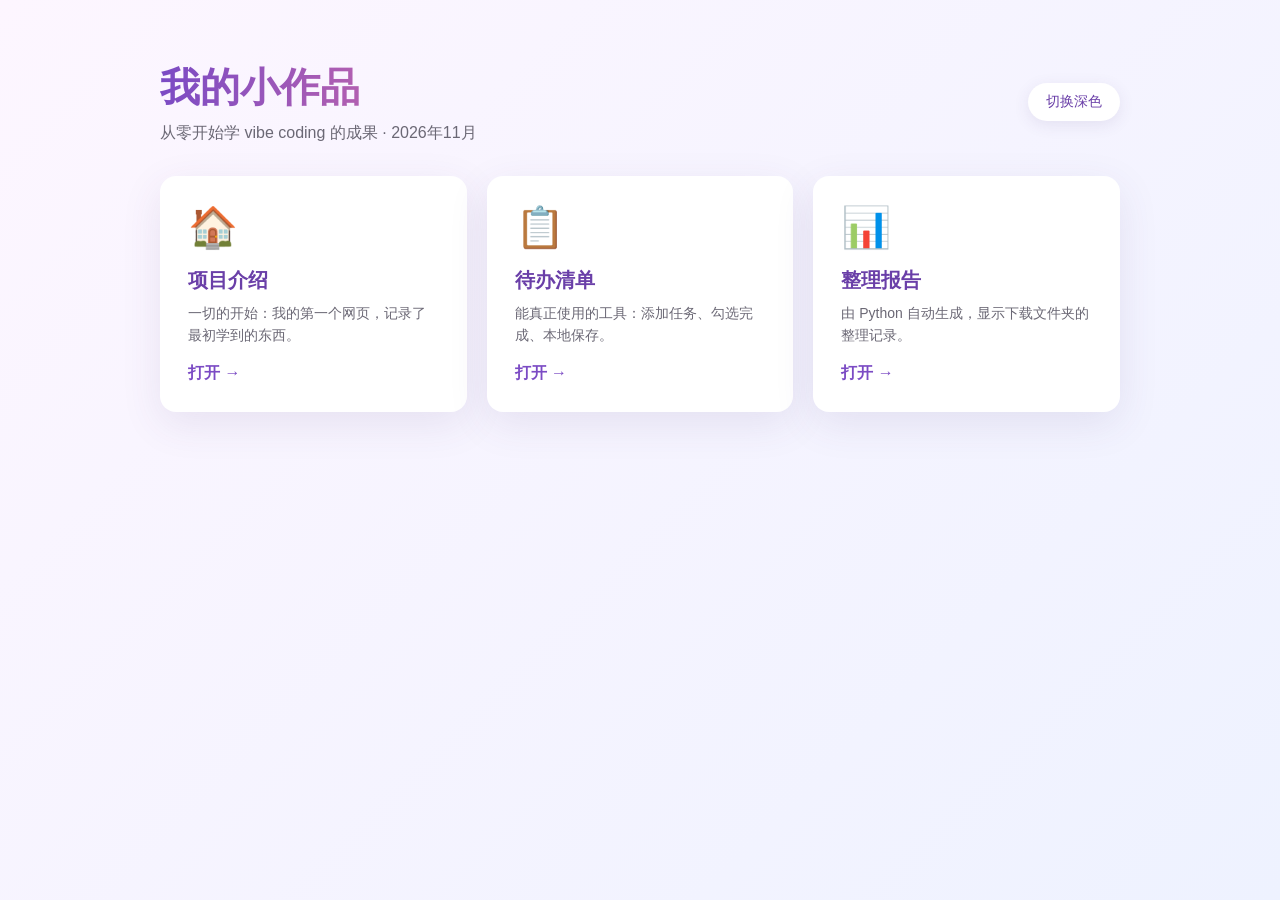
==== home.html @ 97025a33 "初始存档：脱敏版作品集" ====
<!DOCTYPE html>
<html lang="zh-CN">
<head>
<meta charset="UTF-8">
<meta name="viewport" content="width=device-width, initial-scale=1.0">
<title>我的小作品</title>
<style>
    * { box-sizing: border-box; }

    body {
        margin: 0;
        min-height: 100vh;
        padding: 60px 20px;
        background: linear-gradient(135deg, #fdf6ff 0%, #eef2ff 100%);
        font-family: -apple-system, "PingFang SC", sans-serif;
        color: #232129;
        display: flex;
        justify-content: center;
        align-items: flex-start;
    }

    .wrap { width: min(960px, 100%); }

    .header {
        display: flex;
        justify-content: space-between;
        align-items: center;
        margin-bottom: 32px;
    }

    h1 {
        margin: 0;
        font-size: 40px;
        background: linear-gradient(90deg, #7b4bc4, #d16ba5);
        -webkit-background-clip: text;
        color: transparent;
    }

    .subtitle { margin: 8px 0 0; color: #6b6875; }

    button {
        padding: 10px 18px;
        border: none;
        border-radius: 999px;
        background: white;
        color: #6a3fa8;
        font-size: 14px;
        cursor: pointer;
        box-shadow: 0 4px 16px rgba(80, 60, 120, 0.1);
    }

    button:hover { background: #f3eef8; }

    .grid {
        display: grid;
        grid-template-columns: repeat(auto-fit, minmax(240px, 1fr));
        gap: 20px;
    }

    .card {
        display: block;
        text-decoration: none;
        background: white;
        border-radius: 16px;
        padding: 28px;
        box-shadow: 0 12px 40px rgba(80, 60, 120, 0.1);
        transition: transform 0.2s, box-shadow 0.2s;
        color: inherit;
    }

    .card:hover {
        transform: translateY(-6px);
        box-shadow: 0 20px 50px rgba(80, 60, 120, 0.18);
    }

    .icon { font-size: 40px; }

    .card h2 {
        margin: 16px 0 8px;
        font-size: 20px;
        color: #6a3fa8;
    }

    .card p {
        margin: 0;
        color: #6b6875;
        font-size: 14px;
        line-height: 1.6;
    }

    .arrow {
        display: inline-block;
        margin-top: 16px;
        color: #7b4bc4;
        font-weight: bold;
    }

    body.dark {
        background: linear-gradient(135deg, #15151c 0%, #2b2440 100%);
        color: #f2f2f5;
    }

    body.dark .card { background: #262633; }
    body.dark button { background: #262633; color: #d9c7f0; }
    body.dark .subtitle, body.dark .card p { color: #b8b5c4; }
    body.dark .card h2, body.dark .arrow { color: #c9a8e8; }
</style>
</head>
<body>
<div class="wrap">
    <div class="header">
        <div>
            <h1>我的小作品</h1>
            <p class="subtitle">从零开始学 vibe coding 的成果 · 2026年11月</p>
        </div>
        <button id="themeBtn">切换深色</button>
    </div>

    <div class="grid">
        <a class="card" href="index.html">
            <div class="icon">🏠</div>
            <h2>项目介绍</h2>
            <p>一切的开始：我的第一个网页，记录了最初学到的东西。</p>
            <span class="arrow">打开 →</span>
        </a>

        <a class="card" href="todo.html">
            <div class="icon">📋</div>
            <h2>待办清单</h2>
            <p>能真正使用的工具：添加任务、勾选完成、本地保存。</p>
            <span class="arrow">打开 →</span>
        </a>

        <a class="card" href="report.html">
            <div class="icon">📊</div>
            <h2>整理报告</h2>
            <p>由 Python 自动生成，显示下载文件夹的整理记录。</p>
            <span class="arrow">打开 →</span>
        </a>
    </div>
</div>

<script>
    const btn = document.querySelector("#themeBtn");

    function updateButton() {
        btn.textContent = document.body.classList.contains("dark") ? "切换浅色" : "切换深色";
    }

    btn.addEventListener("click", function () {
        document.body.classList.toggle("dark");
        updateButton();
    });

    updateButton();
</script>
</body>
</html>
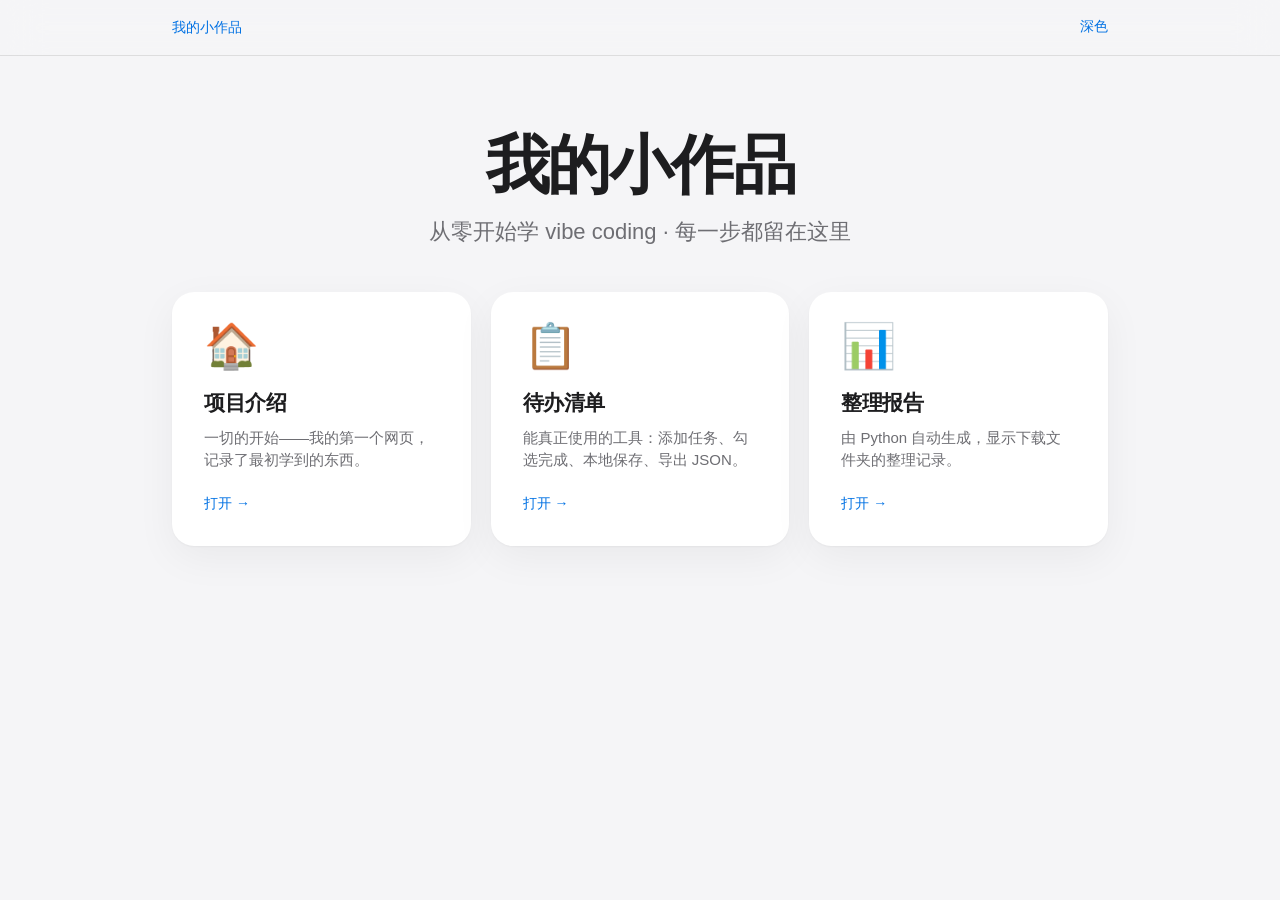
==== commit 15c8568f: "设计系统：统一苹果风格，抽出共享 style.css 与 theme.js" ====
--- a/home.html
+++ b/home.html
@@ -4,134 +4,39 @@
 <meta charset="UTF-8">
 <meta name="viewport" content="width=device-width, initial-scale=1.0">
 <title>我的小作品</title>
-<style>
-    * { box-sizing: border-box; }
-
-    body {
-        margin: 0;
-        min-height: 100vh;
-        padding: 60px 20px;
-        background: linear-gradient(135deg, #fdf6ff 0%, #eef2ff 100%);
-        font-family: -apple-system, "PingFang SC", sans-serif;
-        color: #232129;
-        display: flex;
-        justify-content: center;
-        align-items: flex-start;
-    }
-
-    .wrap { width: min(960px, 100%); }
-
-    .header {
-        display: flex;
-        justify-content: space-between;
-        align-items: center;
-        margin-bottom: 32px;
-    }
-
-    h1 {
-        margin: 0;
-        font-size: 40px;
-        background: linear-gradient(90deg, #7b4bc4, #d16ba5);
-        -webkit-background-clip: text;
-        color: transparent;
-    }
-
-    .subtitle { margin: 8px 0 0; color: #6b6875; }
-
-    button {
-        padding: 10px 18px;
-        border: none;
-        border-radius: 999px;
-        background: white;
-        color: #6a3fa8;
-        font-size: 14px;
-        cursor: pointer;
-        box-shadow: 0 4px 16px rgba(80, 60, 120, 0.1);
-    }
-
-    button:hover { background: #f3eef8; }
-
-    .grid {
-        display: grid;
-        grid-template-columns: repeat(auto-fit, minmax(240px, 1fr));
-        gap: 20px;
-    }
-
-    .card {
-        display: block;
-        text-decoration: none;
-        background: white;
-        border-radius: 16px;
-        padding: 28px;
-        box-shadow: 0 12px 40px rgba(80, 60, 120, 0.1);
-        transition: transform 0.2s, box-shadow 0.2s;
-        color: inherit;
-    }
-
-    .card:hover {
-        transform: translateY(-6px);
-        box-shadow: 0 20px 50px rgba(80, 60, 120, 0.18);
-    }
-
-    .icon { font-size: 40px; }
-
-    .card h2 {
-        margin: 16px 0 8px;
-        font-size: 20px;
-        color: #6a3fa8;
-    }
-
-    .card p {
-        margin: 0;
-        color: #6b6875;
-        font-size: 14px;
-        line-height: 1.6;
-    }
-
-    .arrow {
-        display: inline-block;
-        margin-top: 16px;
-        color: #7b4bc4;
-        font-weight: bold;
-    }
-
-    body.dark {
-        background: linear-gradient(135deg, #15151c 0%, #2b2440 100%);
-        color: #f2f2f5;
-    }
-
-    body.dark .card { background: #262633; }
-    body.dark button { background: #262633; color: #d9c7f0; }
-    body.dark .subtitle, body.dark .card p { color: #b8b5c4; }
-    body.dark .card h2, body.dark .arrow { color: #c9a8e8; }
-</style>
+<link rel="stylesheet" href="style.css">
 </head>
 <body>
+
+<nav class="topbar">
+    <div class="topbar-inner">
+        <a href="home.html">我的小作品</a>
+        <button id="themeBtn">深色</button>
+    </div>
+</nav>
+
 <div class="wrap">
-    <div class="header">
-        <div>
-            <h1>我的小作品</h1>
-            <p class="subtitle">从零开始学 vibe coding 的成果 · 2026年11月</p>
-        </div>
-        <button id="themeBtn">切换深色</button>
-    </div>
+    <header class="hero">
+        <h1>我的小作品</h1>
+        <p>从零开始学 vibe coding · 每一步都留在这里</p>
+    </header>
 
     <div class="grid">
-        <a class="card" href="index.html">
+        <a class="feature" href="index.html">
             <div class="icon">🏠</div>
             <h2>项目介绍</h2>
-            <p>一切的开始：我的第一个网页，记录了最初学到的东西。</p>
+            <p>一切的开始——我的第一个网页，记录了最初学到的东西。</p>
             <span class="arrow">打开 →</span>
         </a>
 
-        <a class="card" href="todo.html">
+        <a class="feature" href="todo.html">
             <div class="icon">📋</div>
             <h2>待办清单</h2>
-            <p>能真正使用的工具：添加任务、勾选完成、本地保存。</p>
+            <p>能真正使用的工具：添加任务、勾选完成、本地保存、导出 JSON。</p>
             <span class="arrow">打开 →</span>
         </a>
 
-        <a class="card" href="report.html">
+        <a class="feature" href="report.html">
             <div class="icon">📊</div>
             <h2>整理报告</h2>
             <p>由 Python 自动生成，显示下载文件夹的整理记录。</p>
@@ -140,19 +45,6 @@
     </div>
 </div>
 
-<script>
-    const btn = document.querySelector("#themeBtn");
-
-    function updateButton() {
-        btn.textContent = document.body.classList.contains("dark") ? "切换浅色" : "切换深色";
-    }
-
-    btn.addEventListener("click", function () {
-        document.body.classList.toggle("dark");
-        updateButton();
-    });
-
-    updateButton();
-</script>
+<script src="theme.js"></script>
 </body>
 </html>
--- a/style.css
+++ b/style.css
@@ -0,0 +1,332 @@
+/* ============================================================
+   Apple 风格设计系统
+   参考 Apple 官网与 iOS：大量留白、系统字体、细腻阴影、
+   毛玻璃、克制的圆角与精准的文字层级。
+   改这里一处，所有引用它的页面一起生效。
+   ============================================================ */
+
+:root {
+    /* 颜色 */
+    --bg: #f5f5f7;                 /* 页面底色：Apple 官网浅灰 */
+    --surface: #ffffff;            /* 卡片白 */
+    --text: #1d1d1f;               /* 主文字：深灰而非纯黑 */
+    --text-2: #6e6e73;             /* 次要文字 */
+    --text-3: #86868b;             /* 辅助文字 */
+    --blue: #0071e3;               /* 强调色：Apple 官网蓝 */
+    --blue-hover: #0077ed;
+    --line: rgba(0, 0, 0, 0.1);    /* 分隔线 */
+    --green: #34c759;              /* iOS 系统色 */
+    --orange: #ff9500;
+    --red: #ff3b30;
+
+    /* 圆角 */
+    --r-card: 22px;
+    --r-control: 12px;
+
+    /* Apple 官网常用的缓动曲线 */
+    --ease: cubic-bezier(0.28, 0.11, 0.32, 1);
+}
+
+* { box-sizing: border-box; }
+
+body {
+    margin: 0;
+    min-height: 100vh;
+    background: var(--bg);
+    color: var(--text);
+    font-family: -apple-system, BlinkMacSystemFont, "SF Pro Text",
+                 "PingFang SC", "Helvetica Neue", sans-serif;
+    -webkit-font-smoothing: antialiased;   /* Mac 上文字更细腻 */
+    -moz-osx-font-smoothing: grayscale;
+    line-height: 1.47;
+}
+
+/* 深色模式：只改变量，所有组件自动跟着变 */
+body.dark {
+    --bg: #000000;
+    --surface: #1c1c1e;
+    --text: #f5f5f7;
+    --text-2: #a1a1a6;
+    --text-3: #8e8e93;
+    --blue: #0a84ff;
+    --blue-hover: #409cff;
+    --line: rgba(255, 255, 255, 0.12);
+}
+
+/* ---------- 顶部毛玻璃导航 ---------- */
+.topbar {
+    position: sticky;
+    top: 0;
+    z-index: 10;
+    background: rgba(245, 245, 247, 0.72);
+    backdrop-filter: saturate(180%) blur(20px);
+    -webkit-backdrop-filter: saturate(180%) blur(20px);
+    border-bottom: 1px solid var(--line);
+}
+body.dark .topbar { background: rgba(0, 0, 0, 0.72); }
+
+.topbar-inner {
+    max-width: 980px;
+    margin: 0 auto;
+    padding: 13px 22px;
+    display: flex;
+    justify-content: space-between;
+    align-items: center;
+    gap: 16px;
+}
+.topbar a, .topbar button {
+    color: var(--blue);
+    font-size: 14px;
+    text-decoration: none;
+    background: none;
+    border: none;
+    padding: 4px 0;
+    font-family: inherit;
+    cursor: pointer;
+    border-radius: 0;
+}
+.topbar a:hover, .topbar button:hover {
+    opacity: 0.7;
+    background: none;
+    transform: none;
+}
+
+/* ---------- 内容容器 ---------- */
+.wrap { max-width: 980px; margin: 0 auto; padding: 0 22px; }
+.wrap-narrow { max-width: 680px; margin: 0 auto; padding: 0 22px; }
+.page-body { padding: 56px 0 80px; }
+
+/* ---------- 页面头部 ---------- */
+.hero { padding: 76px 0 44px; text-align: center; }
+.hero h1 {
+    margin: 0 0 16px;
+    font-size: clamp(40px, 7vw, 64px);
+    font-weight: 600;
+    letter-spacing: -0.035em;   /* 大标题字距收紧，Apple 的标志性处理 */
+    line-height: 1.05;
+}
+.hero p {
+    margin: 0;
+    font-size: clamp(18px, 2.5vw, 22px);
+    color: var(--text-2);
+    line-height: 1.5;
+}
+.page-head { padding: 48px 0 28px; }
+.page-head h1 {
+    margin: 0 0 6px;
+    font-size: clamp(32px, 5vw, 48px);
+    font-weight: 600;
+    letter-spacing: -0.03em;
+    line-height: 1.1;
+}
+.page-head p { margin: 0; color: var(--text-2); font-size: 17px; }
+
+/* ---------- 卡片 ---------- */
+.card {
+    background: var(--surface);
+    border-radius: var(--r-card);
+    padding: 36px;
+    /* 一层极淡描边感 + 一层柔和大阴影，比单层厚阴影更精致 */
+    box-shadow: 0 1px 2px rgba(0, 0, 0, 0.04), 0 12px 40px rgba(0, 0, 0, 0.05);
+}
+body.dark .card {
+    box-shadow: 0 1px 2px rgba(0, 0, 0, 0.5), 0 12px 40px rgba(0, 0, 0, 0.35);
+}
+.card + .card { margin-top: 20px; }
+
+/* ---------- 按钮 ---------- */
+button, .btn {
+    font-family: inherit;
+    font-size: 15px;
+    cursor: pointer;
+    border: none;
+    border-radius: 999px;        /* 胶囊形 */
+    padding: 12px 22px;
+    background: var(--blue);
+    color: #fff;
+    transition: background 0.2s var(--ease), transform 0.2s var(--ease), opacity 0.2s var(--ease);
+}
+button:hover, .btn:hover { background: var(--blue-hover); }
+button:active, .btn:active { transform: scale(0.97); }  /* 点击微缩放反馈 */
+button:disabled { opacity: 0.4; cursor: not-allowed; transform: none; }
+
+.btn-secondary {
+    background: rgba(0, 0, 0, 0.05);
+    color: var(--text);
+}
+.btn-secondary:hover { background: rgba(0, 0, 0, 0.09); }
+body.dark .btn-secondary { background: rgba(255, 255, 255, 0.1); color: var(--text); }
+body.dark .btn-secondary:hover { background: rgba(255, 255, 255, 0.16); }
+
+.btn-small { padding: 8px 15px; font-size: 13px; }
+
+/* ---------- 输入框与下拉 ---------- */
+input, select {
+    font-family: inherit;
+    font-size: 15px;
+    color: var(--text);
+    background: var(--surface);
+    border: 1px solid var(--line);
+    border-radius: var(--r-control);
+    padding: 12px 16px;
+    transition: box-shadow 0.2s var(--ease), border-color 0.2s var(--ease);
+}
+input:focus, select:focus {
+    outline: none;
+    border-color: var(--blue);
+    box-shadow: 0 0 0 3px rgba(0, 113, 227, 0.18);  /* iOS 蓝色聚焦圈 */
+}
+body.dark input:focus, body.dark select:focus {
+    box-shadow: 0 0 0 3px rgba(10, 132, 255, 0.25);
+}
+
+/* ---------- 文字工具 ---------- */
+.muted { color: var(--text-2); }
+.small { font-size: 13px; }
+.hairline { border-top: 1px solid var(--line); }
+
+/* ============================================================
+   首页：卡片网格
+   ============================================================ */
+.grid {
+    display: grid;
+    grid-template-columns: repeat(auto-fit, minmax(260px, 1fr));
+    gap: 20px;
+    padding-bottom: 80px;
+}
+.feature {
+    display: block;
+    text-decoration: none;
+    color: inherit;
+    background: var(--surface);
+    border-radius: var(--r-card);
+    padding: 32px;
+    box-shadow: 0 1px 2px rgba(0, 0, 0, 0.04), 0 12px 40px rgba(0, 0, 0, 0.05);
+    transition: transform 0.35s var(--ease), box-shadow 0.35s var(--ease);
+}
+.feature:hover {
+    transform: translateY(-5px);
+    box-shadow: 0 1px 2px rgba(0, 0, 0, 0.04), 0 24px 60px rgba(0, 0, 0, 0.1);
+}
+.feature .icon { font-size: 44px; line-height: 1; }
+.feature h2 {
+    margin: 20px 0 8px;
+    font-size: 21px;
+    font-weight: 600;
+    letter-spacing: -0.02em;
+}
+.feature p { margin: 0; color: var(--text-2); font-size: 15px; }
+.feature .arrow {
+    display: inline-block;
+    margin-top: 22px;
+    color: var(--blue);
+    font-size: 14px;
+}
+
+/* ============================================================
+   介绍页：列表
+   ============================================================ */
+.intro-list { margin-top: 8px; }
+.intro-item {
+    display: flex;
+    gap: 18px;
+    align-items: flex-start;
+    padding: 22px 0;
+    border-top: 1px solid var(--line);
+}
+.intro-item:first-child { border-top: none; }
+.intro-item .icon { font-size: 30px; line-height: 1.2; }
+.intro-item h2 { margin: 0 0 4px; font-size: 18px; font-weight: 600; letter-spacing: -0.01em; }
+.intro-item p { margin: 0; color: var(--text-2); font-size: 15px; }
+.card-footer { margin-top: 28px; }
+
+/* ============================================================
+   待办清单
+   ============================================================ */
+.input-row { display: flex; gap: 10px; }
+.input-row input { flex: 1; min-width: 0; }
+.input-row select { cursor: pointer; }
+
+.filters { display: flex; gap: 8px; margin-top: 18px; flex-wrap: wrap; }
+.filter.active { background: var(--blue); color: #fff; }
+.filter.active:hover { background: var(--blue-hover); }
+
+.task-list { list-style: none; padding: 0; margin: 24px 0 0; }
+.task-list li {
+    display: flex;
+    align-items: center;
+    gap: 14px;
+    padding: 16px 4px;
+    border-top: 1px solid var(--line);
+}
+.task-list li:first-child { border-top: none; }
+.task-list .text { flex: 1; min-width: 0; font-size: 15px; transition: opacity 0.2s var(--ease); }
+.task-list li.done .text { text-decoration: line-through; opacity: 0.4; }
+
+.priority {
+    padding: 3px 9px;
+    border-radius: 7px;
+    font-size: 12px;
+    font-weight: 600;
+    white-space: nowrap;
+}
+.priority.high   { background: rgba(255, 59, 48, 0.12);  color: var(--red); }
+.priority.medium { background: rgba(255, 149, 0, 0.14);  color: #c47b00; }
+.priority.low    { background: rgba(52, 199, 89, 0.14);  color: #248a3d; }
+body.dark .priority.medium { color: #ffb340; }
+body.dark .priority.low { color: #30d158; }
+
+input[type="checkbox"] {
+    width: 19px; height: 19px;
+    padding: 0;
+    cursor: pointer;
+    accent-color: var(--blue);
+    flex: none;
+}
+.task .delete { flex: none; }
+
+.todo-footer {
+    display: flex;
+    justify-content: space-between;
+    align-items: center;
+    gap: 12px;
+    margin-top: 22px;
+    padding-top: 18px;
+    border-top: 1px solid var(--line);
+}
+.todo-footer .actions { display: flex; gap: 8px; flex-wrap: wrap; }
+.hint { color: var(--text-3); font-size: 13px; margin: 0; }
+
+/* ============================================================
+   报告页 / 搜索结果页：统计标签 + 表格
+   ============================================================ */
+.stats { display: flex; gap: 10px; flex-wrap: wrap; margin: 24px 0 8px; }
+.tag {
+    display: inline-block;
+    padding: 7px 15px;
+    border-radius: 999px;
+    background: rgba(0, 113, 227, 0.1);
+    color: var(--blue);
+    font-size: 13px;
+    font-weight: 500;
+}
+body.dark .tag { background: rgba(10, 132, 255, 0.16); }
+
+.data-table { width: 100%; border-collapse: collapse; margin-top: 20px; }
+.data-table th, .data-table td {
+    padding: 13px 14px;
+    text-align: left;
+    border-bottom: 1px solid var(--line);
+    font-size: 15px;
+}
+.data-table th { color: var(--text-2); font-size: 13px; font-weight: 500; }
+.data-table tr:last-child td { border-bottom: none; }
+
+/* ---------- 响应式 ---------- */
+@media (max-width: 640px) {
+    .hero { padding: 56px 0 32px; }
+    .card { padding: 24px; border-radius: 18px; }
+    .input-row { flex-wrap: wrap; }
+    .input-row input { flex-basis: 100%; }
+    .todo-footer { flex-direction: column; align-items: flex-start; }
+}
